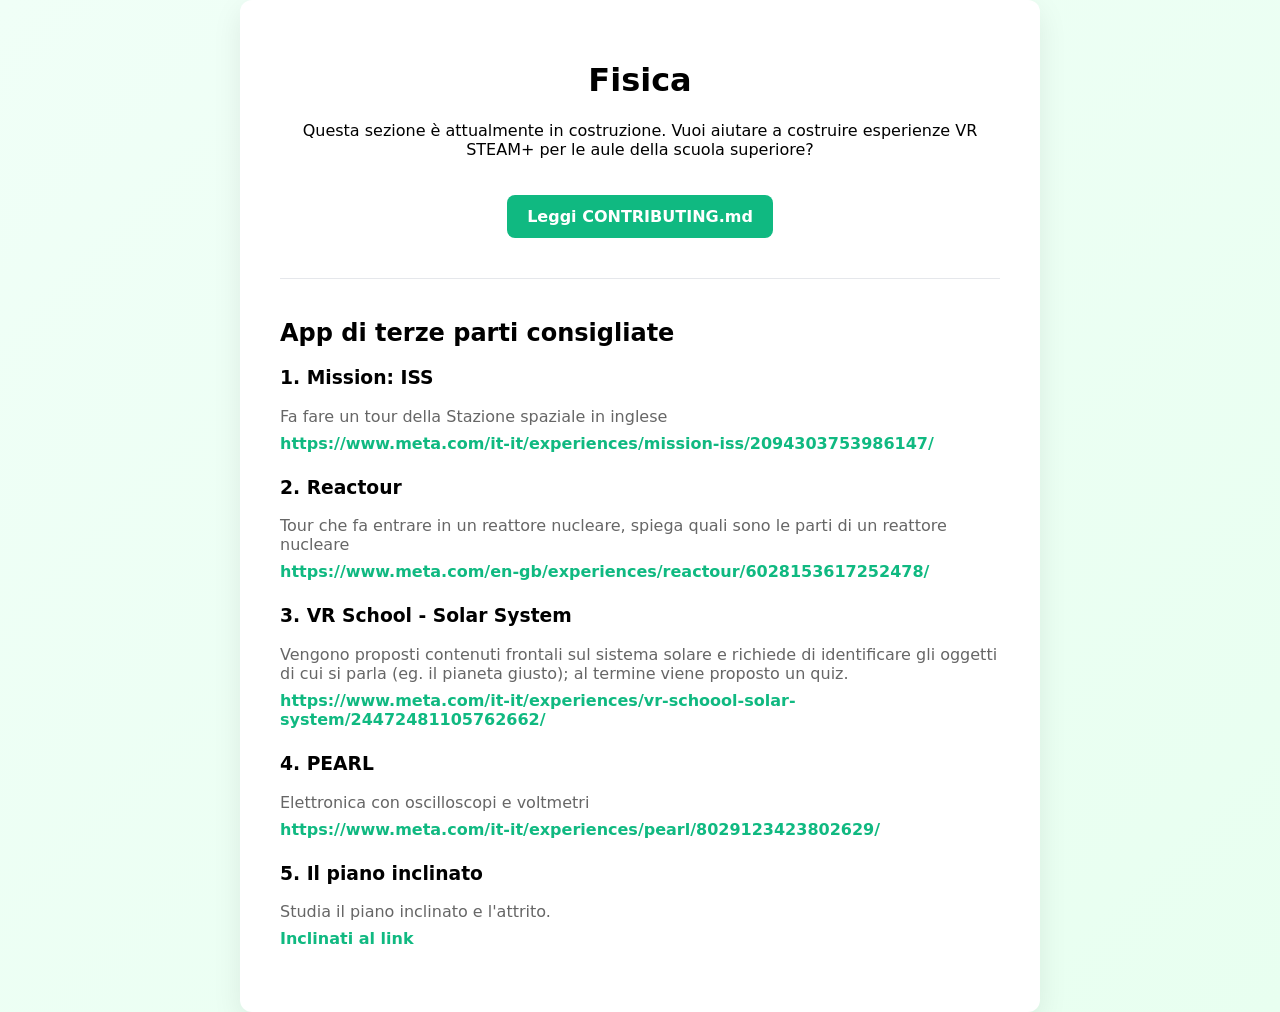
==== docs/physics/index.html @ eadfedc7 "Primo commit e creazione dell'interfaccia di base con ambiente 2d e selezione delle carattertiche de" ====
<!DOCTYPE html>
<html lang="it">
<head>
  <meta charset="utf-8">
  <meta name="viewport" content="width=device-width,initial-scale=1">
  <title>Fisica — Metaverso a Scuola</title>
  <style>
    body{font-family:system-ui,Segoe UI,Roboto,Helvetica,Arial,sans-serif;display:flex;align-items:center;justify-content:center;min-height:100vh;background:linear-gradient(135deg,#f0fff7,#e8fff0);margin:0}
    .card{max-width:720px;background:#fff;padding:40px;border-radius:12px;box-shadow:0 10px 30px rgba(0,0,0,.08);text-align:center}
    a.cta{display:inline-block;margin-top:20px;padding:12px 20px;border-radius:8px;background:#10b981;color:#fff;text-decoration:none;font-weight:600}
  </style>
</head>
<body>
  <div class="card">
    <h1>Fisica</h1>
    <p>Questa sezione è attualmente in costruzione. Vuoi aiutare a costruire esperienze VR STEAM+ per le aule della scuola superiore?</p>
    <a class="cta" href="https://github.com/aab016/studious-guide/blob/main/CONTRIBUTING.md" target="_blank" rel="noopener noreferrer">Leggi CONTRIBUTING.md</a>

    <hr style="margin:40px 0;border:none;border-top:1px solid #e5e7eb">

    <h2 style="text-align:left">App di terze parti consigliate</h2>
    <div style="text-align:left">
      <div style="margin-bottom:24px">
        <h3 style="margin-top:0">1. Mission: ISS</h3>
        <p style="margin:8px 0;color:#666">Fa fare un tour della Stazione spaziale in inglese</p>
        <a href="https://www.meta.com/it-it/experiences/mission-iss/2094303753986147/" target="_blank" rel="noopener noreferrer" style="color:#10b981;text-decoration:none;font-weight:600">https://www.meta.com/it-it/experiences/mission-iss/2094303753986147/</a>
      </div>

      <div style="margin-bottom:24px">
        <h3 style="margin-top:0">2. Reactour</h3>
        <p style="margin:8px 0;color:#666">Tour che fa entrare in un reattore nucleare, spiega quali sono le parti di un reattore nucleare</p>
        <a href="https://www.meta.com/en-gb/experiences/reactour/6028153617252478/" target="_blank" rel="noopener noreferrer" style="color:#10b981;text-decoration:none;font-weight:600">https://www.meta.com/en-gb/experiences/reactour/6028153617252478/</a>
      </div>

      <div style="margin-bottom:24px">
        <h3 style="margin-top:0">3. VR School - Solar System</h3>
        <p style="margin:8px 0;color:#666">Vengono proposti contenuti frontali sul sistema solare e richiede di identificare gli oggetti di cui si parla (eg. il pianeta giusto); al termine viene proposto un quiz.</p>
        <a href="https://www.meta.com/it-it/experiences/vr-schoool-solar-system/24472481105762662/" target="_blank" rel="noopener noreferrer" style="color:#10b981;text-decoration:none;font-weight:600">https://www.meta.com/it-it/experiences/vr-schoool-solar-system/24472481105762662/</a>
      </div>

      <div style="margin-bottom:24px">
        <h3 style="margin-top:0">4. PEARL</h3>
        <p style="margin:8px 0;color:#666">Elettronica con oscilloscopi e voltmetri</p>
        <a href="https://www.meta.com/it-it/experiences/pearl/8029123423802629/" target="_blank" rel="noopener noreferrer" style="color:#10b981;text-decoration:none;font-weight:600">https://www.meta.com/it-it/experiences/pearl/8029123423802629/</a>
      </div>

      <div style="margin-bottom:24px">
        <h3 style="margin-top:0">5. Il piano inclinato</h3>
        <p style="margin:8px 0;color:#666">Studia il piano inclinato e l'attrito.</p>
        <a href="piano-inclinato-attrito.html" target="_blank" rel="noopener noreferrer" style="color:#10b981;text-decoration:none;font-weight:600">Inclinati al link</a>
      </div>
    </div>
  </div>
</body>
</html>
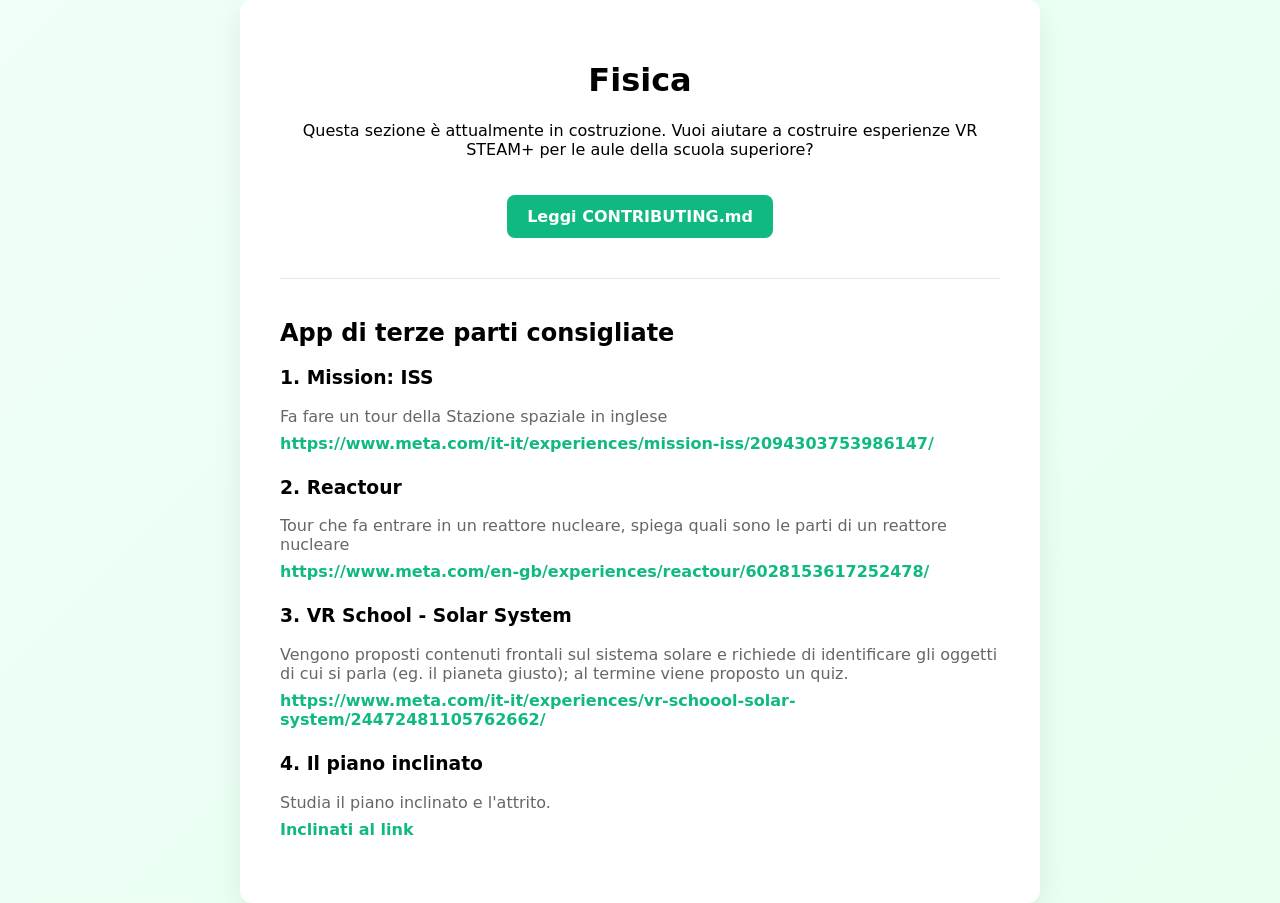
==== commit 0765d792: "Primo commit e creazione dell'interfaccia di base con ambiente 2d e selezione delle carattertiche de" ====
--- a/docs/physics/index.html
+++ b/docs/physics/index.html
@@ -39,13 +39,7 @@
       </div>
 
       <div style="margin-bottom:24px">
-        <h3 style="margin-top:0">4. PEARL</h3>
-        <p style="margin:8px 0;color:#666">Elettronica con oscilloscopi e voltmetri</p>
-        <a href="https://www.meta.com/it-it/experiences/pearl/8029123423802629/" target="_blank" rel="noopener noreferrer" style="color:#10b981;text-decoration:none;font-weight:600">https://www.meta.com/it-it/experiences/pearl/8029123423802629/</a>
-      </div>
-
-      <div style="margin-bottom:24px">
-        <h3 style="margin-top:0">5. Il piano inclinato</h3>
+        <h3 style="margin-top:0">4. Il piano inclinato</h3>
         <p style="margin:8px 0;color:#666">Studia il piano inclinato e l'attrito.</p>
         <a href="piano-inclinato-attrito.html" target="_blank" rel="noopener noreferrer" style="color:#10b981;text-decoration:none;font-weight:600">Inclinati al link</a>
       </div>
